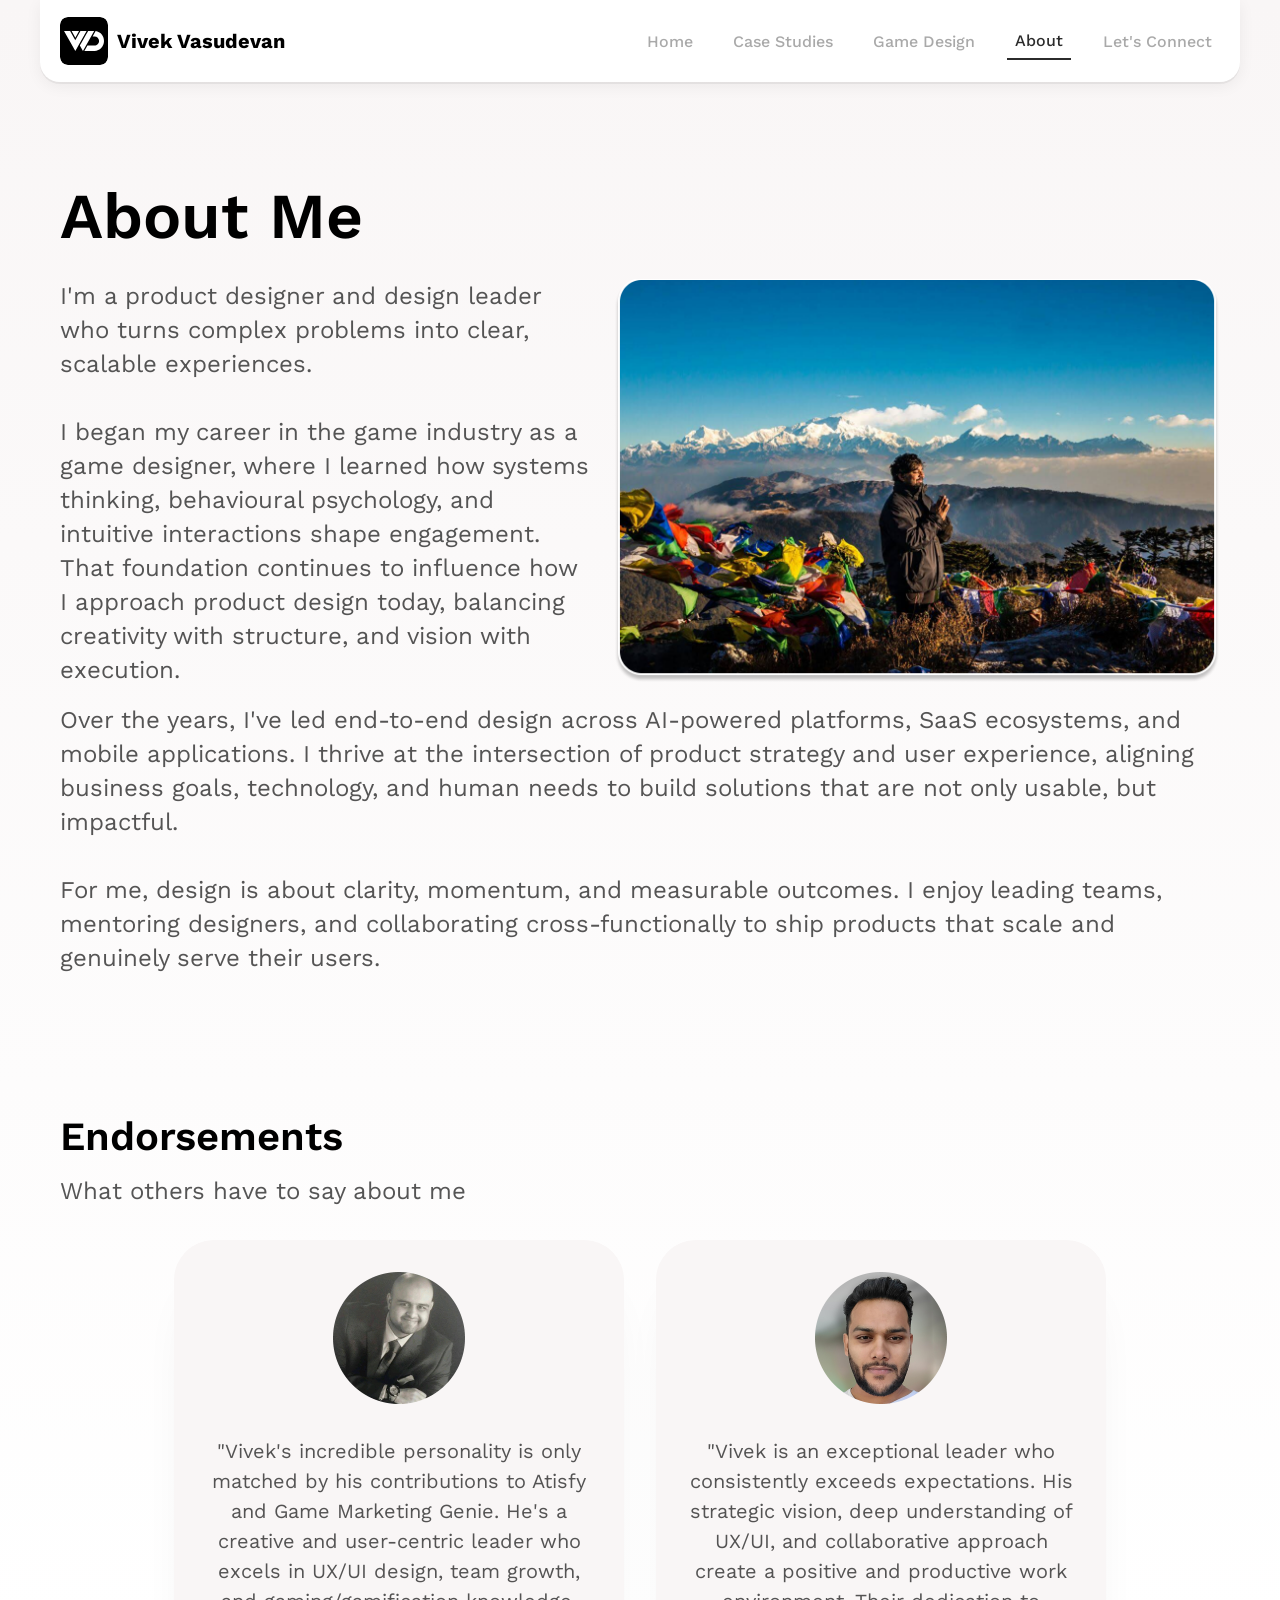
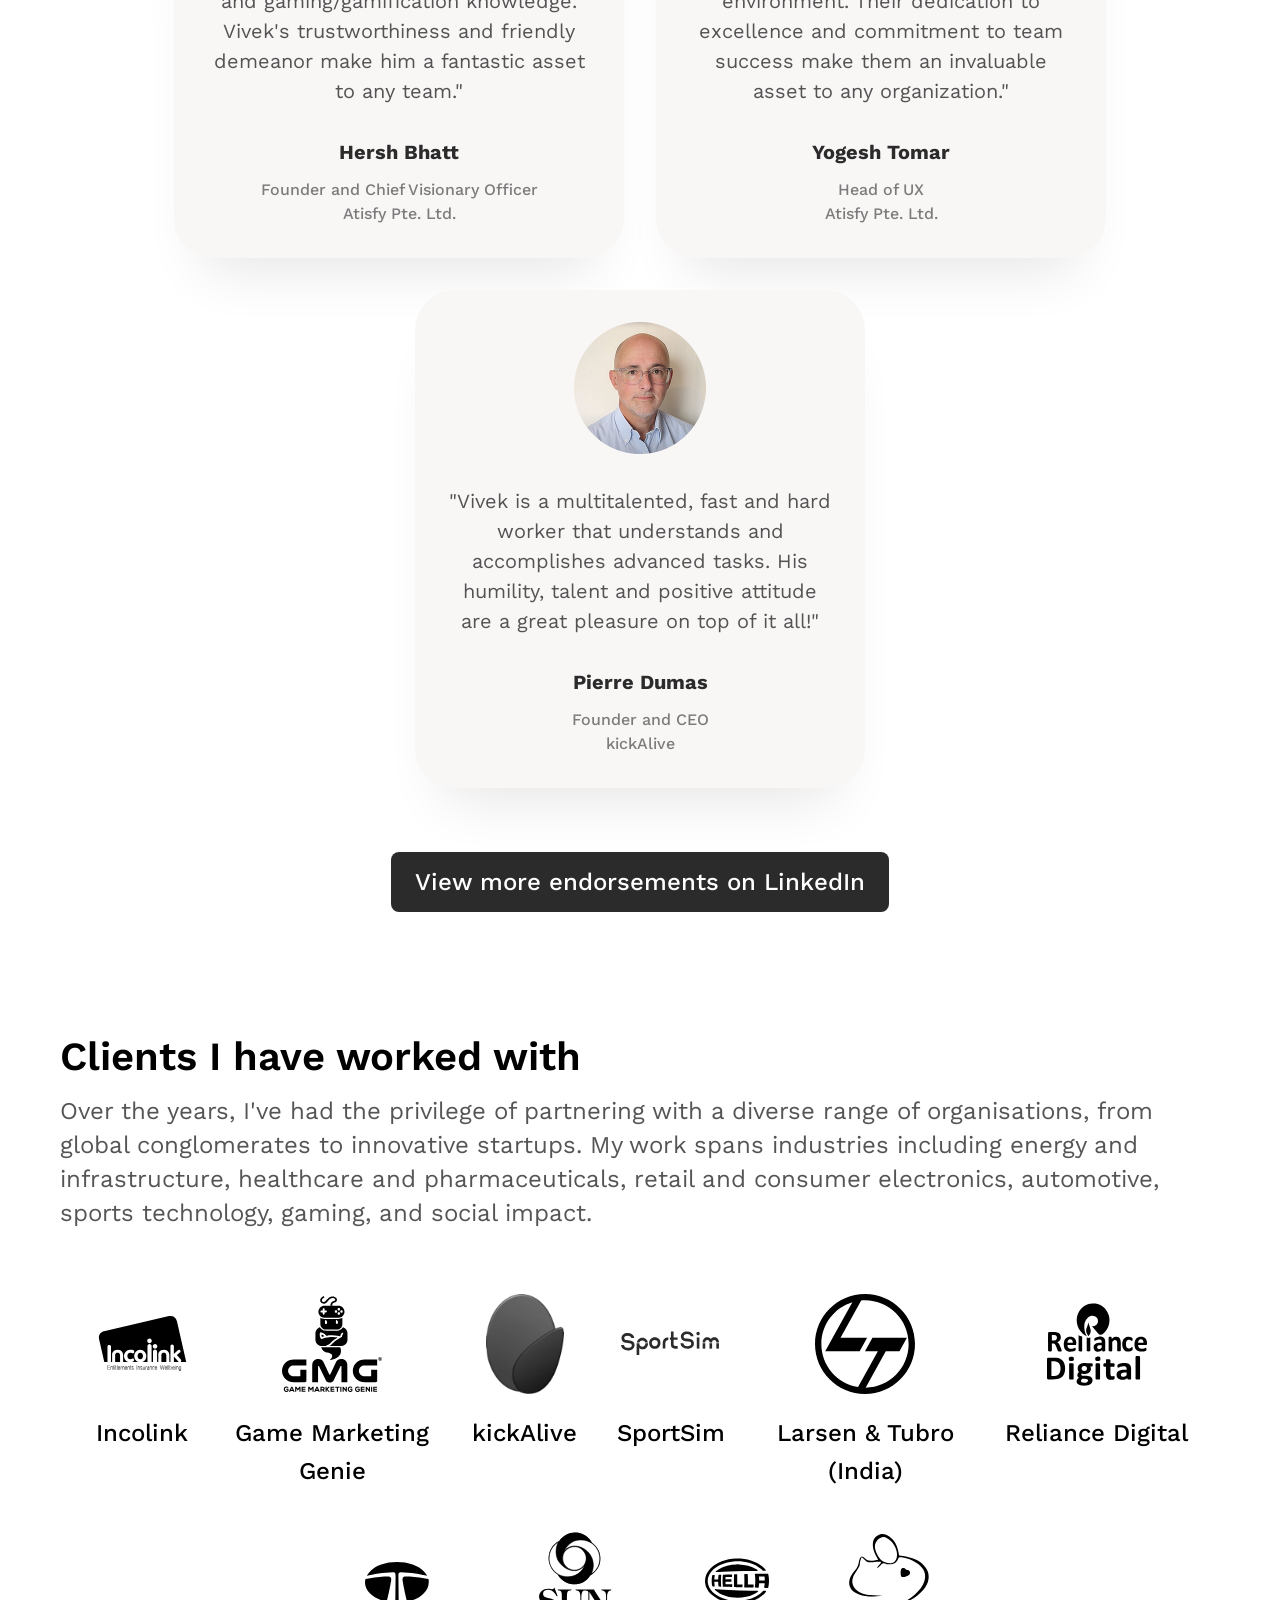
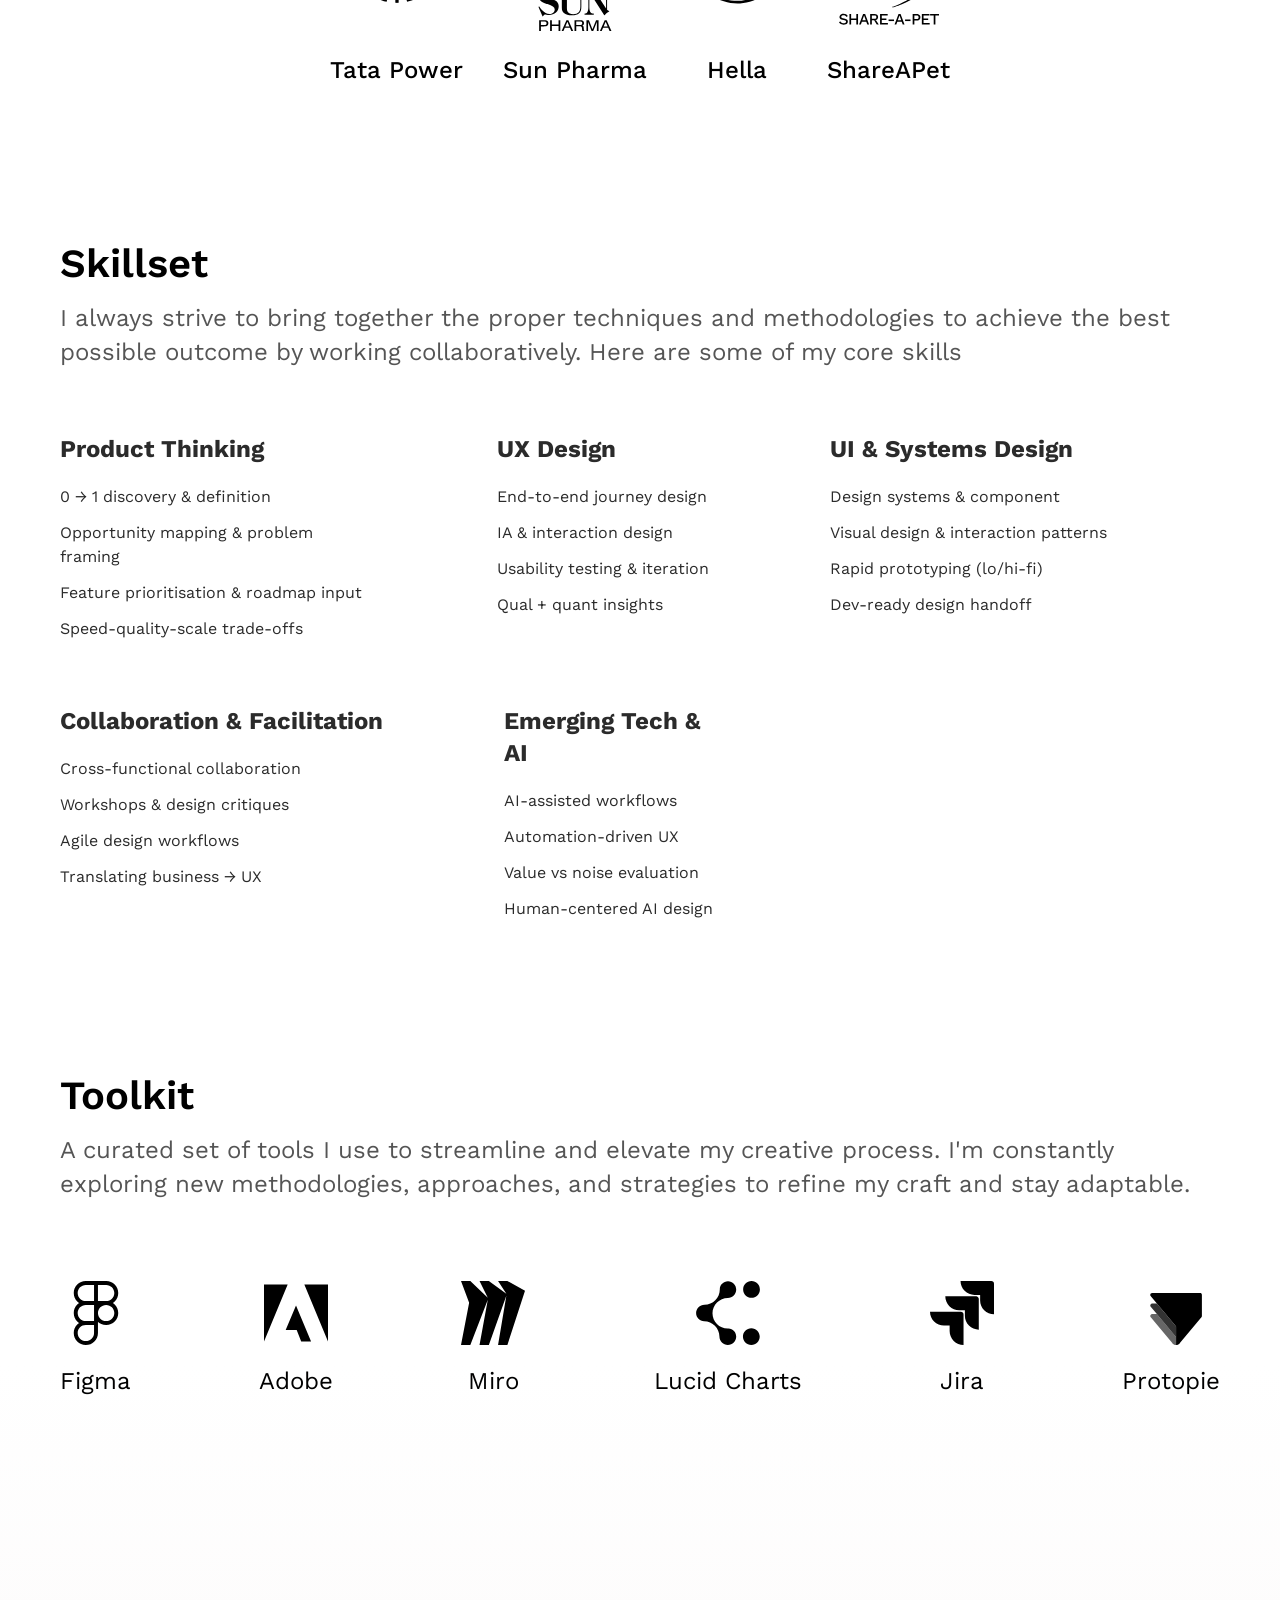
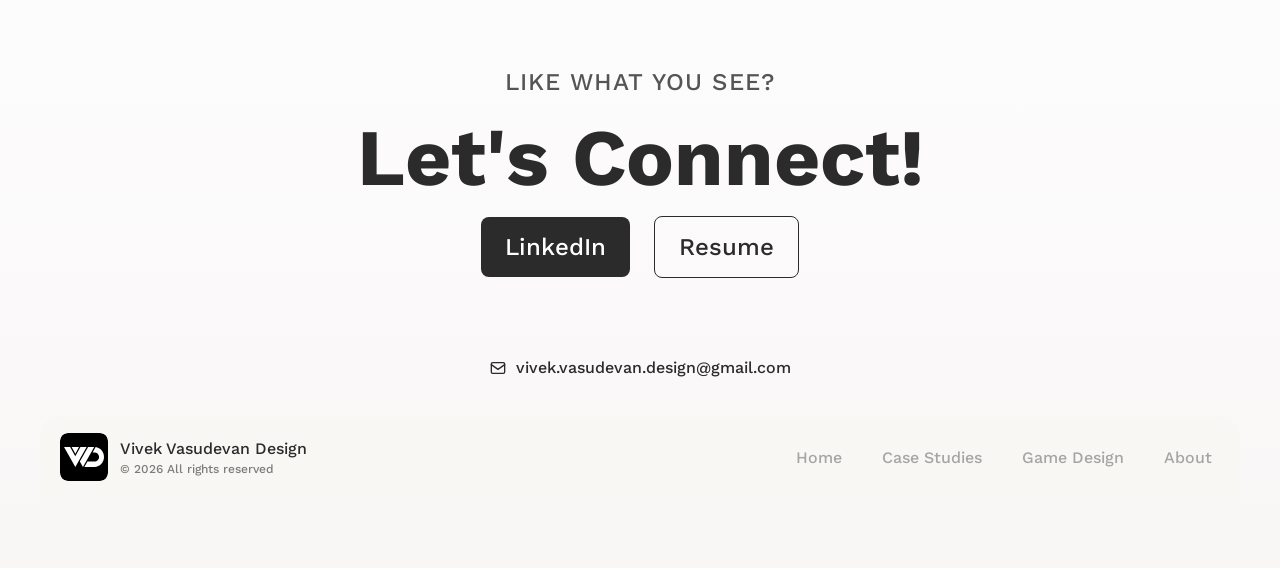
==== about.html @ d2191c96 "Combine product and game design portfolios Copies the published product site and game design site (u" ====
<!DOCTYPE html>
<html lang="en" data-cs="about">
<head>
  <meta charset="UTF-8" />
  <link rel="icon" type="image/svg+xml" href="assets/images/Favicon.svg" />
  <meta name="viewport" content="width=device-width, initial-scale=1.0" />
  <title>About – Vivek Vasudevan Design</title>
  <link rel="stylesheet" href="assets/shared.css" />
  <style>
    /* ─── Variables ──────────────────────────────────────── */
    :root {
      --page-max: 1440px;
      --content-width: 1200px;
      --inner-width: 1160px;
    }

    /* ─── Reset ──────────────────────────────────────────── */
    html { scroll-behavior: smooth; }

    body {
      font-family: var(--font-ui);
      color: var(--color-text);
      background: linear-gradient(180deg, #f9f6f6 0%, #fff 30.3%, #fff 85%, #f9f6f6 100%);
      min-height: 100vh;
    }

    .page {
      max-width: var(--page-max);
      margin: 0 auto;
      display: flex;
      flex-direction: column;
      align-items: center;
      padding-bottom: 71px;
    }

    /* ─── NAVIGATION ─────────────────────────────────────── */
    .nav-wrap {
      position: sticky;
      top: 0;
      z-index: 100;
      width: 100%;
      padding: 0 20px;
    }
    nav {
      background: #fff;
      border-radius: 0 0 20px 20px;
      height: 82px;
      padding: 0 20px;
      display: flex;
      align-items: center;
      justify-content: space-between;
      max-width: var(--content-width);
      margin: 0 auto;
      box-shadow: 0 2px 0 rgba(0,0,0,0.05), 0 4px 16px rgba(0,0,0,0.06);
      transition: box-shadow 0.3s;
    }
    nav.scrolled { box-shadow: 0 2px 0 rgba(0,0,0,0.06), 0 8px 24px rgba(0,0,0,0.1); }

    .nav-brand {
      display: flex;
      align-items: center;
      gap: 9px;
      text-decoration: none;
    }
    .nav-logo {
      width: 48px; height: 48px;
      background: #000;
      border-radius: 8px;
      padding: 4px;
      position: relative;
      flex-shrink: 0;
    }
    .nav-logo img {
      position: absolute;
      top: 29.17%; right: 8.33%; bottom: 29.17%; left: 8.33%;
      width: auto; height: auto;
      max-width: 100%; max-height: 100%;
      object-fit: contain;
    }
    .nav-name { font-size: 20px; font-weight: 700; color: #000; white-space: nowrap; }

    .nav-links { display: flex; gap: 24px; align-items: center; list-style: none; }
    .nav-links a, .nav-links button {
      font-family: var(--font-ui);
      font-size: 16px; font-weight: 500;
      color: var(--color-text);
      text-decoration: none;
      background: none; border: none; cursor: pointer;
      padding: 8px; opacity: 0.4;
      transition: opacity 0.2s;
      display: block;
    }
    .nav-links li.active a { opacity: 1; border-bottom: 2px solid var(--color-text); }
    .nav-links a:hover, .nav-links button:hover { opacity: 0.8; }

    /* ─── SECTION HEADERS ────────────────────────────────── */
    .section-header { display: flex; flex-direction: column; gap: 12px; width: var(--inner-width); }
    .section-title {
      font-size: 40px; font-weight: 600;
      line-height: 50px; color: #000;
    }
    .section-subtitle {
      font-size: 24px; font-weight: 400;
      line-height: 34px; color: var(--color-text);
      opacity: 0.8;
    }

    /* ─── ABOUT INTRO ────────────────────────────────────── */
    .about-intro {
      display: flex;
      flex-direction: column;
      gap: 25px;
      align-items: flex-start;
      padding-top: 96px;
      width: var(--inner-width);
    }
    .about-page-title {
      font-size: 64px; font-weight: 600;
      line-height: 76px; color: #000;
    }
    .about-content-wrap { display: flex; flex-direction: column; gap: 16px; width: 100%; }
    .about-row-1 {
      display: flex;
      flex-wrap: wrap;
      gap: 16px 24px;
      align-items: flex-start;
    }
    .about-text {
      flex: 1 0 0;
      font-size: 24px; font-weight: 400;
      line-height: 34px; color: var(--color-text);
      opacity: 0.8;
      min-width: 300px;
    }
    .about-photo-wrap {
      width: 606px; height: 403px;
      border: none;
      border-radius: 0;
      box-shadow: none;
      overflow: hidden;
      flex-shrink: 0;
    }
    .about-photo-wrap img {
      width: 100%; height: 100%;
      object-fit: cover;
    }
    .about-row-2 .about-text { opacity: 0.8; }

    /* ─── ENDORSEMENTS ───────────────────────────────────── */
    .endorsements-section {
      display: flex;
      flex-direction: column;
      gap: 64px;
      align-items: center;
      padding-top: 137px;
    }
    .endorsements-inner { display: flex; flex-direction: column; gap: 32px; align-items: center; }
    .endorsements-grid {
      display: flex;
      flex-wrap: wrap;
      gap: 32px;
      justify-content: center;
    }
    .endorsement-card {
      background: #f9f6f6;
      border-radius: 40px;
      padding: 32px;
      width: 450px;
      display: flex;
      flex-direction: column;
      align-items: center;
      gap: 32px;
      box-shadow: 0 39px 58.5px -30px rgba(0,0,0,0.11);
      overflow: hidden;
    }
    .endorsement-avatar {
      width: 132px; height: 132px;
      border-radius: 0;
      object-fit: cover;
      flex-shrink: 0;
    }
    .endorsement-quote {
      font-size: 20px; font-weight: 400;
      line-height: 30px; color: var(--color-text);
      opacity: 0.8;
      text-align: center;
    }
    .endorsement-author { display: flex; flex-direction: column; gap: 12px; width: 100%; text-align: center; }
    .endorsement-name { font-size: 20px; font-weight: 700; line-height: 28px; color: var(--color-text); }
    .endorsement-role {
      font-size: 16px; font-weight: 500;
      line-height: 24px; color: var(--color-text);
      opacity: 0.6;
    }

    /* ─── CLIENTS ────────────────────────────────────────── */
    .clients-section { display: flex; flex-direction: column; gap: 64px; width: 100%; }
    .clients-grid {
      display: flex;
      flex-wrap: wrap;
      gap: 40px;
      justify-content: center;
    }
    .client-item { display: flex; flex-direction: column; gap: 20px; align-items: center; }
    .client-logo {
      width: 100px; height: 100px;
      display: flex; align-items: center; justify-content: center;
      flex-shrink: 0;
    }
    .client-logo img { max-width: 100%; max-height: 100%; object-fit: contain; }
    .client-logo.black-bg { background: #000; border-radius: 4px; padding: 10px; }
    .client-name {
      font-size: 24px; font-weight: 500;
      line-height: 1.6; color: #000;
      text-align: center;
      max-width: 200px;
    }

    /* ─── SKILLSET ───────────────────────────────────────── */
    .skills-section { display: flex; flex-direction: column; gap: 64px; width: 100%; }
    .skills-grid {
      display: flex;
      flex-wrap: wrap;
      gap: 64px 120px;
      width: var(--inner-width);
    }
    .skill-group { display: flex; flex-direction: column; gap: 20px; }
    .skill-title { font-size: 24px; font-weight: 700; line-height: 32px; color: var(--color-text); }
    .skill-items { display: flex; flex-direction: column; gap: 12px; }
    .skill-item { font-size: 16px; font-weight: 400; line-height: 24px; color: var(--color-text); }

    /* ─── TOOLKIT ────────────────────────────────────────── */
    .toolkit-section { display: flex; flex-direction: column; gap: 80px; width: 100%; }
    .toolkit-row {
      display: flex;
      justify-content: space-between;
      align-items: flex-start;
      width: 100%;
    }
    .tool-item { display: flex; flex-direction: column; gap: 19px; align-items: center; }
    .tool-icon { width: 64px; height: 64px; object-fit: contain; }
    .tool-name { font-size: 24px; font-weight: 400; line-height: 34px; color: #000; white-space: nowrap; }

    /* ─── OUTER SECTIONS WRAPPER ─────────────────────────── */
    .sections-wrapper {
      display: flex;
      flex-direction: column;
      gap: 150px;
      align-items: center;
      padding-top: 120px;
      padding-left: 20px;
      padding-right: 20px;
      width: var(--content-width);
    }

    /* ─── FOOTER ─────────────────────────────────────────── */
    .footer {
      display: flex;
      flex-direction: column;
      align-items: center;
      gap: 64px;
      width: var(--content-width);
      padding-top: 120px;
    }

    .footer-email-link img { width: 16px; height: 16px; }

    .footer-logo {
      width: 48px; height: 48px;
      background: #000; border-radius: 8px;
      position: relative; flex-shrink: 0;
    }
    .footer-logo img {
      position: absolute;
      top: 29.17%; right: 8.33%; bottom: 29.17%; left: 8.33%;
      width: auto; height: auto; max-width: 100%; max-height: 100%;
      object-fit: contain;
    }

    /* ─── LINKEDIN BUTTON ────────────────────────────────── */
    .linkedin-btn {
      background: var(--color-text); color: #fff;
      padding: 16px 24px; border-radius: 8px;
      font-size: 24px; font-weight: 500;
      text-decoration: none;
      transition: background 0.2s, transform 0.2s;
      display: inline-block;
    }
    .linkedin-btn:hover { background: #444; transform: translateY(-2px); }

    /* ─── SCROLL TO TOP ──────────────────────────────────── */

    .scroll-top:hover { transform: translateY(-4px); }

    /* ─── REVEAL ANIMATIONS ──────────────────────────────── */

    .about-intro { opacity: 0; transform: translateY(24px); animation: fadeUp 0.8s ease forwards 0.1s; }
    @keyframes fadeUp { to { opacity: 1; transform: translateY(0); } }

    /* ─── HAMBURGER BUTTON ──────────────────────────────────── */
    .nav-hamburger {
      display: none;
      flex-direction: column;
      gap: 4px;
      background: none;
      border: none;
      cursor: pointer;
      padding: 8px;
      flex-shrink: 0;
      width: 48px;
      height: 48px;
      align-items: center;
      justify-content: center;
    }
    .nav-hamburger span {
      display: block;
      width: 32px;
      height: 4px;
      background: var(--color-text);
      border-radius: 22px;
      transition: transform 0.3s ease, opacity 0.3s ease;
    }
    .nav-hamburger.open span:nth-child(1) { transform: translateY(8px) rotate(45deg); }
    .nav-hamburger.open span:nth-child(2) { opacity: 0; transform: scaleX(0); }
    .nav-hamburger.open span:nth-child(3) { transform: translateY(-8px) rotate(-45deg); }

    /* ─── HAMBURGER MENU OVERLAY ────────────────────────────── */
    .mobile-menu {
      display: none;
      flex-direction: column;
      gap: 12px;
      background: #fff;
      border-top: 1px solid rgba(0,0,0,0.08);
      padding: 8px 0 16px;
      position: absolute;
      top: 82px;
      left: 0;
      right: 0;
      z-index: 99;
      box-shadow: 0 8px 24px rgba(0,0,0,0.08);
    }
    .mobile-menu.open { display: flex; }
    @media (min-width: 769px) { .mobile-menu { display: none !important; } }
    .mobile-menu a, .mobile-menu button {
      font-family: var(--font-ui);
      font-size: 16px;
      font-weight: 500;
      color: var(--color-text);
      text-decoration: none;
      background: none;
      border: none;
      cursor: pointer;
      padding: 10px 20px;
      text-align: left;
      width: 100%;
      display: block;
      transition: opacity 0.2s;
    }
    .mobile-menu a:hover, .mobile-menu button:hover { opacity: 0.6; }

    /* ─── TABLET ≤ 768px ────────────────────────────────────── */
    @media (max-width: 768px) {
      /* Nav */
      .nav-wrap { padding: 0; }
      nav { padding: 0 20px; max-width: 100%; }
      .nav-links { display: none; }
      .nav-hamburger { display: flex; }

      /* About intro: full-width, 40px side padding, photo stacks below text */
      .about-intro { width: 100%; padding: 48px 40px 0; }
      .about-photo-wrap { width: 100%; height: auto; aspect-ratio: 606/403; }
      .about-text { min-width: 0; }

      /* Endorsements: constrain width and add padding */
      .endorsements-section { width: 100%; padding-left: 40px; padding-right: 40px; box-sizing: border-box; }
      .section-header { width: 100%; }

      /* Sections wrapper: full width */
      .sections-wrapper { width: 100%; padding-left: 40px; padding-right: 40px; gap: 80px; padding-top: 80px; }
      .skills-grid { width: 100%; }
      .toolkit-row { flex-wrap: wrap; gap: 40px; justify-content: center; }

      /* Footer */
      .footer { width: 100%; }

      .scroll-top { right: 14px; width: 72px; height: 72px; }
      .scroll-top img { width: 72px; height: 72px; }
    }

    /* ─── MOBILE ≤ 480px ────────────────────────────────────── */
    @media (max-width: 480px) {
      /* Nav */
      .nav-name { display: none; }

      /* About intro */
      .about-intro { padding: 40px 16px 0; }
      .about-page-title { font-size: 48px; line-height: 1.2; }
      .about-content-wrap { gap: 24px; }
      .about-text { font-size: 20px; line-height: 1.6; }

      /* Endorsements */
      .endorsements-section { padding-left: 16px; padding-right: 16px; padding-top: 80px; }
      .endorsements-inner { width: 100%; }
      .endorsement-card { width: 100%; border-radius: 24px; }
      .endorsement-quote { font-size: 16px; line-height: 1.6; }
      .endorsement-avatar { width: 100px; height: 100px; }
      .endorsement-name { font-size: 18px; }
      .endorsement-role { font-size: 14px; }

      /* Clients */
      .clients-grid { gap: 20px; }
      .client-logo { width: 72px; height: 72px; }
      .client-name { font-size: 18px; max-width: 120px; }

      /* Skills: single column, override inline widths */
      .skills-grid { flex-direction: column; gap: 32px; }
      .skills-grid .skill-group { width: 100% !important; }
      .skill-title { font-size: 20px; }

      /* Toolkit */
      .toolkit-row { gap: 24px; }
      .tool-name { font-size: 18px; }

      /* Sections */
      .sections-wrapper { padding-left: 16px; padding-right: 16px; gap: 60px; padding-top: 60px; }
      .section-title { font-size: 32px; line-height: 1.3; }
      .section-subtitle { font-size: 18px; line-height: 1.5; }

      /* Footer */
      .footer { padding-top: 60px; }

      .scroll-top { right: 8px; width: 60px; height: 60px; }
      .scroll-top img { width: 60px; height: 60px; }
    }
  </style>
<style>
    /* Keep the five nav items on one line between the hamburger and desktop layouts */
    .nav-links li { white-space: nowrap; }
    @media (max-width: 1024px) { .nav-wrap { padding: 0 40px; } }
    @media (max-width: 900px) { .nav-name { display: none; } .nav-links { gap: 16px; } }
    @media (max-width: 768px) { .nav-wrap { padding: 0; } }
  </style>
</head>
<body>
<div class="page">

  <!-- ═══ NAVIGATION ══════════════════════════════════════ -->
  <div class="nav-wrap" style="width:100%;">
    <nav id="main-nav">
      <a href="index.html" class="nav-brand">
        <img src="assets/images/VivekVasudevanDesign_Logo.svg" alt="VD logo" width="48" height="48" style="border-radius:8px;flex-shrink:0;" />
        <span class="nav-name">Vivek Vasudevan</span>
      </a>
      <ul class="nav-links">
        <li><a href="index.html">Home</a></li>
        <li><a href="index.html#case-studies">Case Studies</a></li>
        <li id="nav-game"><a href="game-design/index.html">Game Design</a></li>
        <li class="active"><a href="about.html">About</a></li>
        <li><button onclick="document.getElementById('footer').scrollIntoView({behavior:'smooth'})">Let's Connect</button></li>
      </ul>
      <button class="nav-hamburger" id="hamburgerBtn" aria-label="Open menu" aria-expanded="false">
        <span></span><span></span><span></span>
      </button>
    </nav>
    <div class="mobile-menu" id="mobileMenu" role="menu">
      <a href="index.html">Home</a>
      <a href="index.html#case-studies">Case Studies</a>
      <a href="game-design/index.html">Game Design</a>
      <a href="about.html" onclick="closeMobileMenu()">About</a>
      <button onclick="closeMobileMenu(); document.getElementById('footer').scrollIntoView({behavior:'smooth'})">Let's Connect</button>
    </div>
  </div>

  <!-- ═══ ABOUT INTRO ══════════════════════════════════════ -->
  <div class="about-intro">
    <h1 class="about-page-title">About Me</h1>
    <div class="about-content-wrap">
      <div class="about-row-1">
        <div class="about-text">
          <p>I'm a product designer and design leader who turns complex problems into clear, scalable experiences.</p>
          <p>&nbsp;</p>
          <p>I began my career in the game industry as a game designer, where I learned how systems thinking, behavioural psychology, and intuitive interactions shape engagement. That foundation continues to influence how I approach product design today, balancing creativity with structure, and vision with execution.</p>
        </div>
        <div class="about-photo-wrap">
          <img src="assets/images/AboutMe.png" alt="Vivek Vasudevan" />
        </div>
      </div>
      <div class="about-row-2">
        <div class="about-text" style="width:100%;opacity:0.8;">
          <p>Over the years, I've led end-to-end design across AI-powered platforms, SaaS ecosystems, and mobile applications. I thrive at the intersection of product strategy and user experience, aligning business goals, technology, and human needs to build solutions that are not only usable, but impactful.</p>
          <p>&nbsp;</p>
          <p>For me, design is about clarity, momentum, and measurable outcomes. I enjoy leading teams, mentoring designers, and collaborating cross-functionally to ship products that scale and genuinely serve their users.</p>
        </div>
      </div>
    </div>
  </div>

  <!-- ═══ ENDORSEMENTS ════════════════════════════════════ -->
  <section class="endorsements-section">
    <div class="endorsements-inner">
      <div class="section-header reveal">
        <h2 class="section-title">Endorsements</h2>
        <p class="section-subtitle">What others have to say about me</p>
      </div>
      <div class="endorsements-grid reveal">

        <div class="endorsement-card">
          <img class="endorsement-avatar" src="assets/images/Hersh_ProfilePic.png" alt="Hersh Bhatt" />
          <p class="endorsement-quote">"Vivek's incredible personality is only matched by his contributions to Atisfy and Game Marketing Genie. He's a creative and user-centric leader who excels in UX/UI design, team growth, and gaming/gamification knowledge. Vivek's trustworthiness and friendly demeanor make him a fantastic asset to any team."</p>
          <div class="endorsement-author">
            <p class="endorsement-name">Hersh Bhatt</p>
            <p class="endorsement-role">Founder and Chief Visionary Officer<br>Atisfy Pte. Ltd.</p>
          </div>
        </div>

        <div class="endorsement-card">
          <img class="endorsement-avatar" src="assets/images/Yogesh_ProfilePic.png" alt="Yogesh Tomar" />
          <p class="endorsement-quote">"Vivek is an exceptional leader who consistently exceeds expectations. His strategic vision, deep understanding of UX/UI, and collaborative approach create a positive and productive work environment. Their dedication to excellence and commitment to team success make them an invaluable asset to any organization."</p>
          <div class="endorsement-author">
            <p class="endorsement-name">Yogesh Tomar</p>
            <p class="endorsement-role">Head of UX<br>Atisfy Pte. Ltd.</p>
          </div>
        </div>

        <div class="endorsement-card">
          <img class="endorsement-avatar" src="assets/images/Pierre_ProfilePic.png" alt="Pierre Dumas" />
          <p class="endorsement-quote">"Vivek is a multitalented, fast and hard worker that understands and accomplishes advanced tasks. His humility, talent and positive attitude are a great pleasure on top of it all!"</p>
          <div class="endorsement-author">
            <p class="endorsement-name">Pierre Dumas</p>
            <p class="endorsement-role">Founder and CEO<br>kickAlive</p>
          </div>
        </div>

      </div>
    </div>
    <a class="linkedin-btn reveal" href="https://www.linkedin.com/in/vivek-vasudevan/details/recommendations/?detailScreenTabIndex=0" target="_blank" rel="noopener">
      View more endorsements on LinkedIn
    </a>
  </section>

  <!-- ═══ MAIN SECTIONS (Clients / Skillset / Toolkit / Footer) ═══ -->
  <div class="sections-wrapper">

    <!-- ─── CLIENTS ──────────────────────────────────────── -->
    <div class="clients-section reveal">
      <div class="section-header">
        <h2 class="section-title">Clients I have worked with</h2>
        <p class="section-subtitle">Over the years, I've had the privilege of partnering with a diverse range of organisations, from global conglomerates to innovative startups. My work spans industries including energy and infrastructure, healthcare and pharmaceuticals, retail and consumer electronics, automotive, sports technology, gaming, and social impact.</p>
      </div>
      <div class="clients-grid">

        <div class="client-item">
          <div class="client-logo" style="position:relative;">
            <img src="assets/images/Incolink_Logo.svg" alt="Incolink" style="max-width:100%;max-height:100%;object-fit:contain;" />
          </div>
          <span class="client-name">Incolink</span>
        </div>

        <div class="client-item">
          <div class="client-logo">
            <img src="assets/images/GMG_Logo.svg" alt="Game Marketing Genie" style="max-width:100%;max-height:100%;object-fit:contain;" />
          </div>
          <span class="client-name">Game Marketing Genie</span>
        </div>

        <div class="client-item">
          <div class="client-logo">
            <img src="assets/images/kickAlive_Logo.svg" alt="kickAlive" style="max-width:100%;max-height:100%;object-fit:contain;" />
          </div>
          <span class="client-name">kickAlive</span>
        </div>

        <div class="client-item">
          <div class="client-logo">
            <img src="assets/images/SportSim_Logo.svg" alt="SportSim" style="max-width:100%;max-height:100%;object-fit:contain;" />
          </div>
          <span class="client-name">SportSim</span>
        </div>

        <div class="client-item">
          <div class="client-logo">
            <img src="assets/images/LnT_Logo.svg" alt="Larsen &amp; Tubro" style="max-width:100%;max-height:100%;object-fit:contain;" />
          </div>
          <span class="client-name">Larsen &amp; Tubro (India)</span>
        </div>

        <div class="client-item">
          <div class="client-logo">
            <img src="assets/images/RelaiceDigital_Logo.svg" alt="Reliance Digital" style="max-width:100%;max-height:100%;object-fit:contain;" />
          </div>
          <span class="client-name">Reliance Digital</span>
        </div>

        <div class="client-item">
          <div class="client-logo">
            <img src="assets/images/TataPower_Logo.svg" alt="Tata Power" style="max-width:100%;max-height:100%;object-fit:contain;" />
          </div>
          <span class="client-name">Tata Power</span>
        </div>

        <div class="client-item">
          <div class="client-logo">
            <img src="assets/images/SunPharma_Logo.svg" alt="Sun Pharma" style="max-width:100%;max-height:100%;object-fit:contain;" />
          </div>
          <span class="client-name">Sun Pharma</span>
        </div>

        <div class="client-item">
          <div class="client-logo">
            <img src="assets/images/Hella_Logo.svg" alt="Hella" style="max-width:100%;max-height:100%;object-fit:contain;" />
          </div>
          <span class="client-name">Hella</span>
        </div>

        <div class="client-item">
          <div class="client-logo">
            <img src="assets/images/ShareAPet_Logo.svg" alt="ShareAPet" style="max-width:100%;max-height:100%;object-fit:contain;" />
          </div>
          <span class="client-name">ShareAPet</span>
        </div>

      </div>
    </div>

    <!-- ─── SKILLSET ──────────────────────────────────────── -->
    <div class="skills-section reveal">
      <div style="display:flex;flex-direction:column;align-items:center;width:100%;">
        <div class="section-header">
          <h2 class="section-title">Skillset</h2>
          <p class="section-subtitle">I always strive to bring together the proper techniques and methodologies to achieve the best possible outcome by working collaboratively. Here are some of my core skills</p>
        </div>
      </div>
      <div class="skills-grid">

        <div class="skill-group" style="width:317px;">
          <p class="skill-title">Product Thinking</p>
          <div class="skill-items">
            <p class="skill-item">0 → 1 discovery &amp; definition</p>
            <p class="skill-item">Opportunity mapping &amp; problem framing</p>
            <p class="skill-item">Feature prioritisation &amp; roadmap input</p>
            <p class="skill-item">Speed-quality-scale trade-offs</p>
          </div>
        </div>

        <div class="skill-group" style="width:213px;">
          <p class="skill-title">UX Design</p>
          <div class="skill-items">
            <p class="skill-item">End-to-end journey design</p>
            <p class="skill-item">IA &amp; interaction design</p>
            <p class="skill-item">Usability testing &amp; iteration</p>
            <p class="skill-item">Qual + quant insights</p>
          </div>
        </div>

        <div class="skill-group" style="width:279px;">
          <p class="skill-title">UI &amp; Systems Design</p>
          <div class="skill-items">
            <p class="skill-item">Design systems &amp; component</p>
            <p class="skill-item">Visual design &amp; interaction patterns</p>
            <p class="skill-item">Rapid prototyping (lo/hi-fi)</p>
            <p class="skill-item">Dev-ready design handoff</p>
          </div>
        </div>

        <div class="skill-group" style="width:324px;">
          <p class="skill-title">Collaboration &amp; Facilitation</p>
          <div class="skill-items">
            <p class="skill-item">Cross-functional collaboration</p>
            <p class="skill-item">Workshops &amp; design critiques</p>
            <p class="skill-item">Agile design workflows</p>
            <p class="skill-item">Translating business → UX</p>
          </div>
        </div>

        <div class="skill-group" style="width:226px;">
          <p class="skill-title">Emerging Tech &amp; AI</p>
          <div class="skill-items">
            <p class="skill-item">AI-assisted workflows</p>
            <p class="skill-item">Automation-driven UX</p>
            <p class="skill-item">Value vs noise evaluation</p>
            <p class="skill-item">Human-centered AI design</p>
          </div>
        </div>

      </div>
    </div>

    <!-- ─── TOOLKIT ───────────────────────────────────────── -->
    <div class="toolkit-section reveal">
      <div style="display:flex;flex-direction:column;align-items:center;width:100%;">
        <div class="section-header">
          <h2 class="section-title">Toolkit</h2>
          <p class="section-subtitle">A curated set of tools I use to streamline and elevate my creative process. I'm constantly exploring new methodologies, approaches, and strategies to refine my craft and stay adaptable.</p>
        </div>
      </div>
      <div class="toolkit-row">
        <div class="tool-item">
          <img class="tool-icon" src="assets/images/Logo_Figma.svg" alt="Figma" />
          <span class="tool-name">Figma</span>
        </div>
        <div class="tool-item">
          <img class="tool-icon" src="assets/images/Logo_Adobe.svg" alt="Adobe" style="width:72px;" />
          <span class="tool-name">Adobe</span>
        </div>
        <div class="tool-item">
          <img class="tool-icon" src="assets/images/Miro_Logo.svg" alt="Miro" />
          <span class="tool-name">Miro</span>
        </div>
        <div class="tool-item">
          <img class="tool-icon" src="assets/images/Logo_LucidChart.svg" alt="Lucid Charts" />
          <span class="tool-name">Lucid Charts</span>
        </div>
        <div class="tool-item">
          <img class="tool-icon" src="assets/images/Logo_Jira.svg" alt="Jira" />
          <span class="tool-name">Jira</span>
        </div>
        <div class="tool-item">
          <img class="tool-icon" src="assets/images/Logo_Protopie.svg" alt="Protopie" style="width:63px;" />
          <span class="tool-name">Protopie</span>
        </div>
      </div>
    </div>

    <!-- ─── FOOTER ────────────────────────────────────────── -->
    <footer class="footer" id="footer">
      <div class="footer-cta reveal">
        <p class="footer-eyebrow">Like what you see?</p>
        <div class="footer-headline-wrap">
          <h2 class="footer-headline">Let's Connect!</h2>
          <div class="footer-btns">
            <a class="btn-filled" href="https://www.linkedin.com/in/vivek-vasudevan/" target="_blank" rel="noopener">LinkedIn</a>
            <a class="btn-outline" href="assets/VivekVasudevan_Resume.pdf" download="VivekVasudevan_Resume.pdf">Resume</a>
          </div>
        </div>
      </div>
      <div class="footer-bottom-area reveal">
        <a class="footer-email-link" href="mailto:vivek.vasudevan.design@gmail.com" target="_blank" rel="noopener">
          <svg width="16" height="16" viewBox="0 0 16 16" fill="none" xmlns="http://www.w3.org/2000/svg" aria-hidden="true"><rect x="1.33" y="2.67" width="13.33" height="10.67" rx="1.33" stroke="#2b2b2b" stroke-width="1.33" stroke-linejoin="round"/><path d="M1.33 4.67 L8 9.33 L14.67 4.67" stroke="#2b2b2b" stroke-width="1.33" stroke-linecap="round" stroke-linejoin="round"/></svg>
          vivek.vasudevan.design@gmail.com
        </a>
        <div class="footer-bottom-nav">
          <a href="index.html" class="footer-brand">
            <img src="assets/images/VivekVasudevanDesign_Logo.svg" alt="VD logo" width="48" height="48" style="border-radius:8px;flex-shrink:0;" />
            <div class="footer-brand-text">
              <span class="footer-brand-name">Vivek Vasudevan Design</span>
              <span class="footer-brand-copy">© 2026 All rights reserved</span>
            </div>
          </a>
          <ul class="footer-nav-links">
            <li><a href="index.html">Home</a></li>
            <li><a href="index.html#case-studies">Case Studies</a></li>
            <li><a href="game-design/index.html">Game Design</a></li>
            <li><a href="about.html">About</a></li>
          </ul>
        </div>
      </div>
    </footer>

  </div><!-- /sections-wrapper -->
</div><!-- /page -->

<!-- ═══ SCROLL TO TOP ═══════════════════════════════════ -->
<div class="scroll-top-tooltip" id="scrollTooltip">Back to top</div>
<button class="scroll-top" id="scrollTopBtn" onclick="window.scrollTo({top:0,behavior:'smooth'})" aria-label="Scroll to top">
  <img src="assets/images/Btn_ScrollTop.svg" alt="" />
</button>

<script>
  const nav = document.getElementById('main-nav');
  const scrollTopBtn = document.getElementById('scrollTopBtn');
  const scrollTooltip = document.getElementById('scrollTooltip');
  scrollTopBtn.addEventListener('mouseenter', () => {
    if (scrollTopBtn.classList.contains('visible')) scrollTooltip.classList.add('visible');
  });
  scrollTopBtn.addEventListener('mouseleave', () => scrollTooltip.classList.remove('visible'));

  window.addEventListener('scroll', () => {
    nav.classList.toggle('scrolled', window.scrollY > 20);
    scrollTopBtn.classList.toggle('visible', window.scrollY > 400);
  });

  /* Intersection observer for reveal */
  const observer = new IntersectionObserver((entries) => {
    entries.forEach(e => { if (e.isIntersecting) e.target.classList.add('visible'); });
  }, { threshold: 0.1, rootMargin: '0px 0px -60px 0px' });
  document.querySelectorAll('.reveal').forEach(el => observer.observe(el));

  /* Scroll-to-top position for wide viewports */
  function updatePos() {
    const vw = window.innerWidth;
    const right = vw > 1440 ? ((vw - 1440) / 2 + 20) + 'px' : '20px';
    scrollTopBtn.style.right = right;
    scrollTooltip.style.right = right;
  }
  updatePos();
  window.addEventListener('resize', updatePos);

  /* Hamburger menu */
  const hamburgerBtn = document.getElementById('hamburgerBtn');
  const mobileMenu = document.getElementById('mobileMenu');
  hamburgerBtn?.addEventListener('click', () => {
    const open = mobileMenu.classList.toggle('open');
    hamburgerBtn.classList.toggle('open', open);
    hamburgerBtn.setAttribute('aria-expanded', open);
  });
  function closeMobileMenu() {
    mobileMenu?.classList.remove('open');
    hamburgerBtn?.classList.remove('open');
    hamburgerBtn?.setAttribute('aria-expanded', 'false');
  }
  window.addEventListener('scroll', closeMobileMenu, { passive: true });
</script>
</body>
</html>
---- assets/shared.css ----
/*
 * ─────────────────────────────────────────────────────────
 *  SHARED DESIGN SYSTEM — Vivek Vasudevan Portfolio
 *  shared.css  |  v2.0
 *
 *  HOW IT WORKS
 *  ────────────
 *  1. Link this file BEFORE any page-specific <style> block.
 *  2. Add data-cs="[case-study]" to the <html> tag of each page.
 *     Valid values: atisfyreach | atisfyre | jinance | coinloop | mantro | cosmic-sentry
 *  3. Use the CSS custom properties (var(--...)) in page styles.
 *  4. Dark-mode toggle continues to use data-theme="dark" on <html>
 *     (separate attribute, no conflict).
 * ─────────────────────────────────────────────────────────
 */

/* ═══════════════════════════════════════════════════════
   1. FONTS — all Google Fonts in one network request
   ═══════════════════════════════════════════════════════ */

/* Work Sans (index, about, atisfyre, jinance, coinloop — UI chrome on every page) */
/* Poppins  (atisfyreach headings, mantro) */
/* Lato     (atisfyreach body copy) */
@import url('https://fonts.googleapis.com/css2?family=Work+Sans:ital,wght@0,400;0,500;0,600;0,700;0,800;1,400&family=Poppins:ital,wght@0,400;0,500;0,600;0,700;0,800;1,700&family=Lato:ital,wght@0,400;0,700;1,700&display=swap');

/* ─── Moonglade DEMO (Cosmic Sentry) ─────────────────── */
/* Place the font file at: assets/fonts/MoongladeDemo.woff2  */
/* (download from wherever you sourced Moonglade DEMO)       */
@font-face {
  font-family: 'Moonglade DEMO';
  src: url('fonts/MoongladeDemo.woff2') format('woff2'),
       url('fonts/MoongladeDemo.woff')  format('woff');
  font-weight: 400;
  font-style: normal;
  font-display: swap;
}

/* ═══════════════════════════════════════════════════════
   2. BASE DESIGN TOKENS  (:root = default / Work Sans pages)
   ═══════════════════════════════════════════════════════ */
:root {
  /* ── Typography ──────────────────────────────────────── */
  --font-heading : 'Work Sans', sans-serif;
  --font-body    : 'Work Sans', sans-serif;
  --font-ui      : 'Work Sans', sans-serif; /* nav, labels, captions — always Work Sans */

  /* ── Colour ──────────────────────────────────────────── */
  --color-text        : #2b2b2b;
  --color-text-light  : #555;
  --color-text-muted  : #888;
  --color-bg          : #fff;
  --color-bg-alt      : #f9f6f6; /* page gradient start/end */
  --color-surface     : #fff;    /* card / panel background */
  --color-accent      : #175cfe; /* primary CTA blue */
  --color-accent-hover: #0f4bdb;
  --color-border      : #e5e5e5;

  /* ── Spacing ─────────────────────────────────────────── */
  --page-max      : 1440px;
  --content-width : 1200px;
  --inner-width   : 1160px;
  --section-gap   : 120px;  /* vertical space between sections */

  /* ── Radii ───────────────────────────────────────────── */
  --radius-card : 20px;
  --radius-btn  : 8px;
  --radius-pill : 100px;
  --radius-chip : 6px;

  /* ── Shadows ─────────────────────────────────────────── */
  --shadow-card : 0 4px 32px rgba(0,0,0,0.07);
  --shadow-btn  : 0 2px 12px rgba(23,92,254,0.18);

  /* ── Transitions ─────────────────────────────────────── */
  --transition-fast   : 0.15s ease;
  --transition-normal : 0.25s ease;
  --transition-slow   : 0.4s ease;
}

/* ═══════════════════════════════════════════════════════
   3. PER-CASE-STUDY TYPOGRAPHY OVERRIDES
      These only change font tokens; all other tokens
      inherit from :root above.
   ═══════════════════════════════════════════════════════ */

/* ── AtisfyReach: Poppins headings + Lato body ───────── */
[data-cs="atisfyreach"] {
  --font-heading    : 'Poppins', sans-serif;
  --font-body       : 'Lato', sans-serif;
  --color-accent    : #175cfe;
  --color-accent-dk : #2f4476;  /* darker variant used in dark-mode bg */
}

/* ── Atisfyre: Work Sans + Atisfyre brand red/yellow ─── */
[data-cs="atisfyre"] {
  --font-heading    : 'Work Sans', sans-serif;
  --font-body       : 'Work Sans', sans-serif;
  --color-accent    : #F7161D;  /* Atisfyre red */
  --color-accent-alt: #FFE600;  /* Atisfyre yellow */
}

/* ── Jinance: Work Sans + Jinance gold ───────────────── */
[data-cs="jinance"] {
  --font-heading    : 'Work Sans', sans-serif;
  --font-body       : 'Work Sans', sans-serif;
  --color-accent    : #EDB702;  /* Jinance gold */
  --color-surface-dk: #171E28;  /* Jinance dark nav/bg */
}

/* ── Coinloop: Work Sans + Coinloop blue ─────────────── */
[data-cs="coinloop"] {
  --font-heading    : 'Work Sans', sans-serif;
  --font-body       : 'Work Sans', sans-serif;
  --color-accent    : #0264B6;  /* Coinloop blue */
  --color-accent-50 : rgba(2, 100, 182, 0.5);
  --color-muted-bg  : #B3B3B3;  /* Coinloop gray bg */
}

/* ── Mantro: Poppins + Mantro red ────────────────────── */
[data-cs="mantro"] {
  --font-heading    : 'Poppins', sans-serif;
  --font-body       : 'Poppins', sans-serif;
  --color-accent    : #FF3D3D;  /* Mantro red */
  --color-accent-alt: #E9BC48;  /* Mantro gold */
}

/* ── Cosmic Sentry: Moonglade DEMO headings ──────────── */
[data-cs="cosmic-sentry"] {
  --font-heading : 'Moonglade DEMO', sans-serif;
  --font-body    : 'Work Sans', sans-serif; /* body stays readable */
}

/* ═══════════════════════════════════════════════════════
   4. MINIMAL BASE RESET
      Safe to apply globally — matches existing page resets
      so adding this file won't change anything visually.
   ═══════════════════════════════════════════════════════ */
*, *::before, *::after {
  box-sizing: border-box;
  margin: 0;
  padding: 0;
}

html {
  scroll-behavior: smooth;
}

/* ═══════════════════════════════════════════════════════
   5. REVEAL ANIMATION
      Scroll-triggered entrance. JS adds .visible when
      element enters the viewport.
   ═══════════════════════════════════════════════════════ */
.reveal {
  opacity: 0;
  transform: translateY(24px);
  transition: opacity 0.6s ease, transform 0.6s ease;
}
.reveal.visible {
  opacity: 1;
  transform: none;
}

/* ═══════════════════════════════════════════════════════
   6. NAVIGATION
      Shared across all pages. Pages with unique nav class
      names (e.g. .cl-nav-wrap, .mt-nav) keep their own
      styles for now.
   ═══════════════════════════════════════════════════════ */
.nav-wrap {
  position: sticky;
  top: 0;
  z-index: 100;
  width: 100%;
  padding: 0 20px;
}

nav {
  background: #ffffff;
  border-radius: 0 0 20px 20px;
  height: 82px;
  padding: 0 20px;
  display: flex;
  align-items: center;
  justify-content: space-between;
  max-width: var(--content-width);
  margin: 0 auto;
  box-shadow: 0 2px 0 rgba(0,0,0,0.05), 0 4px 16px rgba(0,0,0,0.06);
  transition: box-shadow 0.3s ease;
}
nav.scrolled {
  box-shadow: 0 2px 0 rgba(0,0,0,0.06), 0 8px 24px rgba(0,0,0,0.1);
}

.nav-brand {
  display: flex;
  align-items: center;
  gap: 9px;
  text-decoration: none;
}
.nav-logo {
  width: 48px;
  height: 48px;
  background: #000;
  border-radius: 8px;
  padding: 4px;
  position: relative;
  flex-shrink: 0;
}
.nav-logo img {
  position: absolute;
  top: 29.17%;
  right: 8.33%;
  bottom: 29.17%;
  left: 8.33%;
  width: auto;
  height: auto;
  max-width: 100%;
  max-height: 100%;
  object-fit: contain;
}
.nav-name {
  font-size: 20px;
  font-weight: 700;
  color: #000;
  white-space: nowrap;
}

.nav-links {
  display: flex;
  gap: 24px;
  align-items: center;
  list-style: none;
}
.nav-links a, .nav-links button {
  font-family: var(--font-ui);
  font-size: 16px;
  font-weight: 500;
  color: #2b2b2b;
  text-decoration: none;
  background: none;
  border: none;
  cursor: pointer;
  padding: 8px;
  opacity: 0.4;
  transition: opacity 0.2s;
  display: block;
}
.nav-links li.active a,
.nav-links li.active button {
  opacity: 1;
  border-bottom: 2px solid #2b2b2b;
}
.nav-links a:hover, .nav-links button:hover { opacity: 0.8; }

/* ─── Hamburger button ───────────────────────────────── */
.nav-hamburger {
  display: none;
  flex-direction: column;
  gap: 4px;
  background: none;
  border: none;
  cursor: pointer;
  padding: 8px;
  flex-shrink: 0;
  width: 48px;
  height: 48px;
  align-items: center;
  justify-content: center;
}
.nav-hamburger span {
  display: block;
  width: 32px;
  height: 4px;
  background: #2b2b2b;
  border-radius: 22px;
  transition: transform 0.3s ease, opacity 0.3s ease;
}
.nav-hamburger.open span:nth-child(1) { transform: translateY(8px) rotate(45deg); }
.nav-hamburger.open span:nth-child(2) { opacity: 0; transform: scaleX(0); }
.nav-hamburger.open span:nth-child(3) { transform: translateY(-8px) rotate(-45deg); }

/* ─── Mobile menu overlay ────────────────────────────── */
.mobile-menu {
  display: none;
  flex-direction: column;
  gap: 12px;
  background: #fff;
  border-top: 1px solid rgba(0,0,0,0.08);
  padding: 8px 0 16px;
  position: absolute;
  top: 82px;
  left: 0;
  right: 0;
  z-index: 99;
  box-shadow: 0 8px 24px rgba(0,0,0,0.08);
}
.mobile-menu.open { display: flex; }
@media (min-width: 769px) { .mobile-menu { display: none !important; } }
.mobile-menu a, .mobile-menu button {
  font-family: var(--font-ui);
  font-size: 16px;
  font-weight: 500;
  color: #2b2b2b;
  text-decoration: none;
  background: none;
  border: none;
  cursor: pointer;
  padding: 10px 20px;
  text-align: left;
  width: 100%;
  display: block;
  transition: opacity 0.2s;
}
.mobile-menu a:hover, .mobile-menu button:hover { opacity: 0.6; }

/* ─── Nav responsive ─────────────────────────────────── */
@media (max-width: 768px) {
  .nav-wrap { padding: 0; }
  nav { padding: 0 20px; max-width: 100%; }
  .nav-links { display: none; }
  .nav-hamburger { display: flex; }
}

/* ─── Back link (case study pages) ──────────────────── */
.cs-back-link {
  display: flex;
  align-items: center;
  gap: 8px;
  text-decoration: none;
  font-family: var(--font-ui);
  font-size: 15px;
  font-weight: 500;
  color: var(--color-text);
  transition: opacity 0.2s;
}
.cs-back-link:hover { opacity: 0.6; }

/* ═══════════════════════════════════════════════════════
   7. BUTTONS
   ═══════════════════════════════════════════════════════ */
.btn-filled {
  background: #2b2b2b;
  color: #fff;
  padding: 16px 24px;
  border-radius: var(--radius-btn);
  font-size: 24px;
  font-weight: 500;
  text-decoration: none;
  transition: background 0.2s, transform 0.2s;
  display: inline-block;
}
.btn-filled:hover { background: #444; transform: translateY(-2px); }

.btn-outline {
  border: 1px solid #2b2b2b;
  color: #2b2b2b;
  padding: 16px 24px;
  border-radius: var(--radius-btn);
  font-size: 24px;
  font-weight: 500;
  text-decoration: none;
  transition: background 0.2s, transform 0.2s;
  display: inline-block;
}
.btn-outline:hover { background: #f5f5f5; transform: translateY(-2px); }

/* ─── Button responsive ──────────────────────────────── */
@media (max-width: 768px) {
  .btn-filled, .btn-outline { font-size: 20px; padding: 14px 20px; }
}

/* ═══════════════════════════════════════════════════════
   8. SCROLL-TO-TOP BUTTON + TOOLTIP
   ═══════════════════════════════════════════════════════ */
.scroll-top {
  position: fixed;
  right: 20px;
  bottom: 40px;
  width: 98px;
  height: 98px;
  background: none;
  border: none;
  padding: 0;
  cursor: pointer;
  display: flex;
  align-items: center;
  justify-content: center;
  opacity: 0;
  transform: translateY(20px);
  transition: opacity 0.3s, transform 0.3s;
  z-index: 99;
}
.scroll-top.visible {
  opacity: 1;
  transform: translateY(0);
}
.scroll-top img {
  width: 98px;
  height: 98px;
  display: block;
}

.scroll-top-tooltip {
  position: fixed;
  right: 20px;
  bottom: calc(40px + 98px + 12px);
  background: #fff;
  color: #2b2b2b;
  font-family: var(--font-ui);
  font-size: 18px;
  font-weight: 400;
  padding: 14px 24px;
  border-radius: 16px;
  white-space: nowrap;
  box-shadow: 0 4px 20px rgba(0,0,0,0.15);
  opacity: 0;
  pointer-events: none;
  transition: opacity 0.2s;
  z-index: 199;
}
.scroll-top-tooltip.visible { opacity: 1; }

/* Hide tooltip below tablet — finger-tap replaces hover */
@media (max-width: 1024px) {
  .scroll-top-tooltip { display: none !important; }
}

/* ═══════════════════════════════════════════════════════
   9. FOOTER COMPONENTS
      .footer itself is page-specific (width / margin-top
      vary). All sub-components are shared.
   ═══════════════════════════════════════════════════════ */

/* ─── CTA block ──────────────────────────────────────── */
.footer-cta {
  display: flex;
  flex-direction: column;
  gap: 12px;
  align-items: center;
  width: 100%;
}
.footer-eyebrow {
  font-size: 24px;
  font-weight: 500;
  color: #2b2b2b;
  opacity: 0.8;
  text-transform: uppercase;
  text-align: center;
  letter-spacing: 0.05em;
}
.footer-headline-wrap {
  display: flex;
  flex-direction: column;
  align-items: center;
  gap: 8px;
}
.footer-headline {
  font-size: 80px;
  font-weight: 700;
  color: #2b2b2b;
  text-align: center;
  line-height: 100px;
}
.footer-btns {
  display: flex;
  gap: 24px;
  align-items: center;
}

/* ─── Bottom area ────────────────────────────────────── */
.footer-bottom-area {
  display: flex;
  flex-direction: column;
  align-items: center;
  gap: 24px;
  width: 100%;
}
.footer-email-link {
  display: flex;
  align-items: center;
  gap: 10px;
  padding: 16px;
  text-decoration: none;
  color: #2b2b2b;
  font-size: 16px;
  font-weight: 500;
  border-radius: 8px;
  transition: opacity 0.2s;
}
.footer-email-link:hover { opacity: 0.6; }

/* ─── Bottom bar ─────────────────────────────────────── */
.footer-bottom-nav {
  width: var(--content-width);
  padding: 16px 20px;
  border-radius: 20px 20px 0 0;
  background: #f8f7f4;
  display: flex;
  align-items: center;
  justify-content: space-between;
}
.footer-brand {
  display: flex;
  align-items: center;
  gap: 12px;
  text-decoration: none;
}
.footer-brand-text {
  display: flex;
  flex-direction: column;
  gap: 4px;
}
.footer-brand-name {
  font-size: 16px;
  font-weight: 500;
  color: #2b2b2b;
  white-space: nowrap;
}
.footer-brand-copy {
  font-size: 12px;
  font-weight: 500;
  color: #2b2b2b;
  opacity: 0.6;
}
.footer-nav-links {
  display: flex;
  gap: 24px;
  list-style: none;
}
.footer-nav-links a {
  font-family: var(--font-ui);
  font-size: 16px;
  font-weight: 500;
  color: #2b2b2b;
  opacity: 0.4;
  text-decoration: none;
  padding: 8px;
  transition: opacity 0.2s;
}
.footer-nav-links a:hover { opacity: 0.8; }

/* ─── Footer responsive ──────────────────────────────── */
@media (max-width: 768px) {
  .footer-bottom-nav { width: 100%; }
  .footer-nav-links { display: none; }
  .footer-headline { font-size: 64px; line-height: 1.2; }
}
@media (max-width: 480px) {
  .footer-headline { font-size: 48px; line-height: 1.2; }
  .footer-headline-wrap { gap: 24px; }
  .footer-btns { flex-direction: column; gap: 12px; align-items: stretch; }
  .footer-bottom-nav {
    flex-direction: column;
    gap: 12px;
    align-items: center;
    border-radius: 20px 20px 0 0;
    padding: 16px;
  }
  .footer-brand { justify-content: center; }
}

/* ═══════════════════════════════════════════════════════
   10. MIGRATION NOTES
   ═══════════════════════════════════════════════════════
   When updating a page to use this system:

   Step A — In <html>, add:  data-cs="[case-study-name]"
   Step B — In <head>, add before the page <style>:
            <link rel="stylesheet" href="assets/shared.css" />
   Step C — Remove the duplicate Google Fonts <link> tag
             (this file handles all font loading).
   Step D — Replace hardcoded font-family strings with
             CSS variables (done in v1.0).
   Step E — Remove CSS blocks for these shared components:
            - .reveal / .reveal.visible
            - .nav-wrap / nav / .nav-brand / .nav-logo /
              .nav-name / .nav-links / .nav-hamburger /
              .mobile-menu  (standard-named nav only)
            - .btn-filled / .btn-outline
            - .scroll-top / .scroll-top-tooltip
            - .footer-cta / .footer-eyebrow /
              .footer-headline-wrap / .footer-headline /
              .footer-btns / .footer-bottom-area /
              .footer-email-link / .footer-bottom-nav /
              .footer-brand / .footer-brand-text /
              .footer-brand-name / .footer-brand-copy /
              .footer-nav-links
   ════════════════════════════════════════════════════════ */
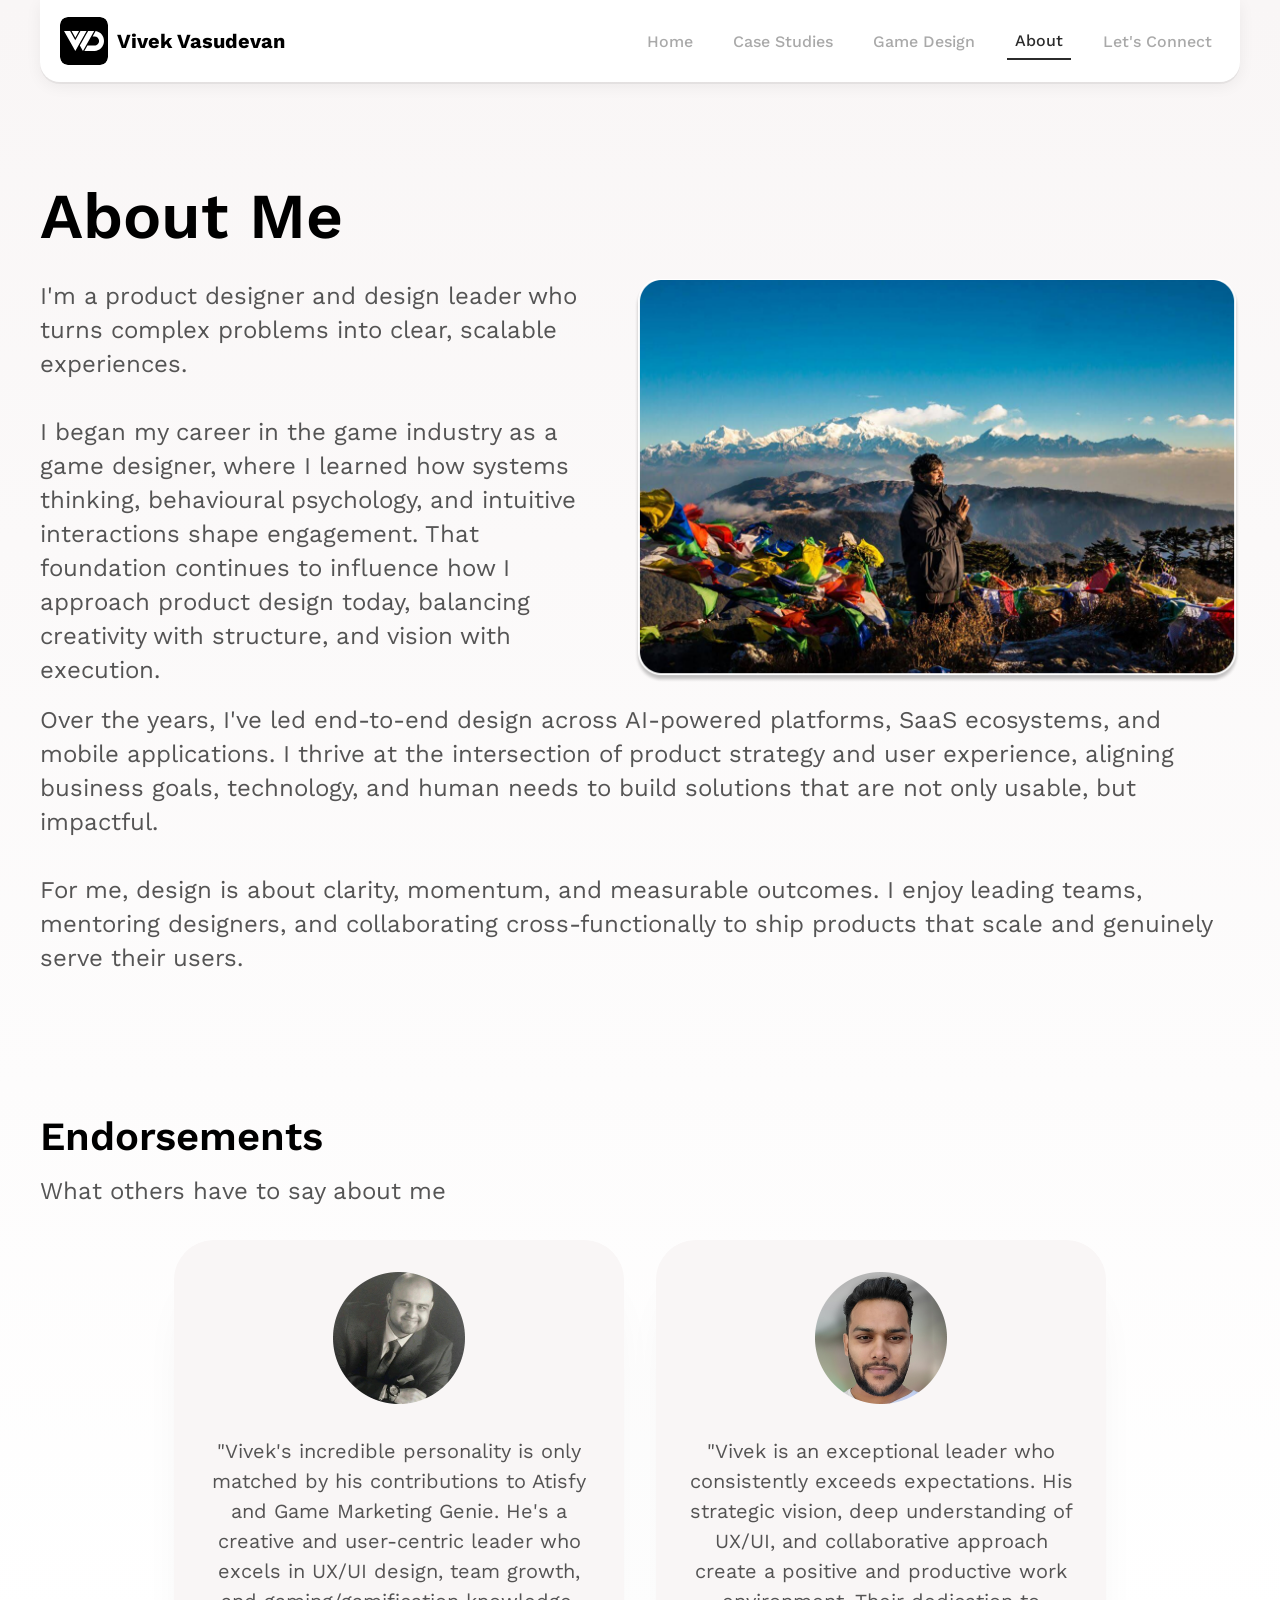
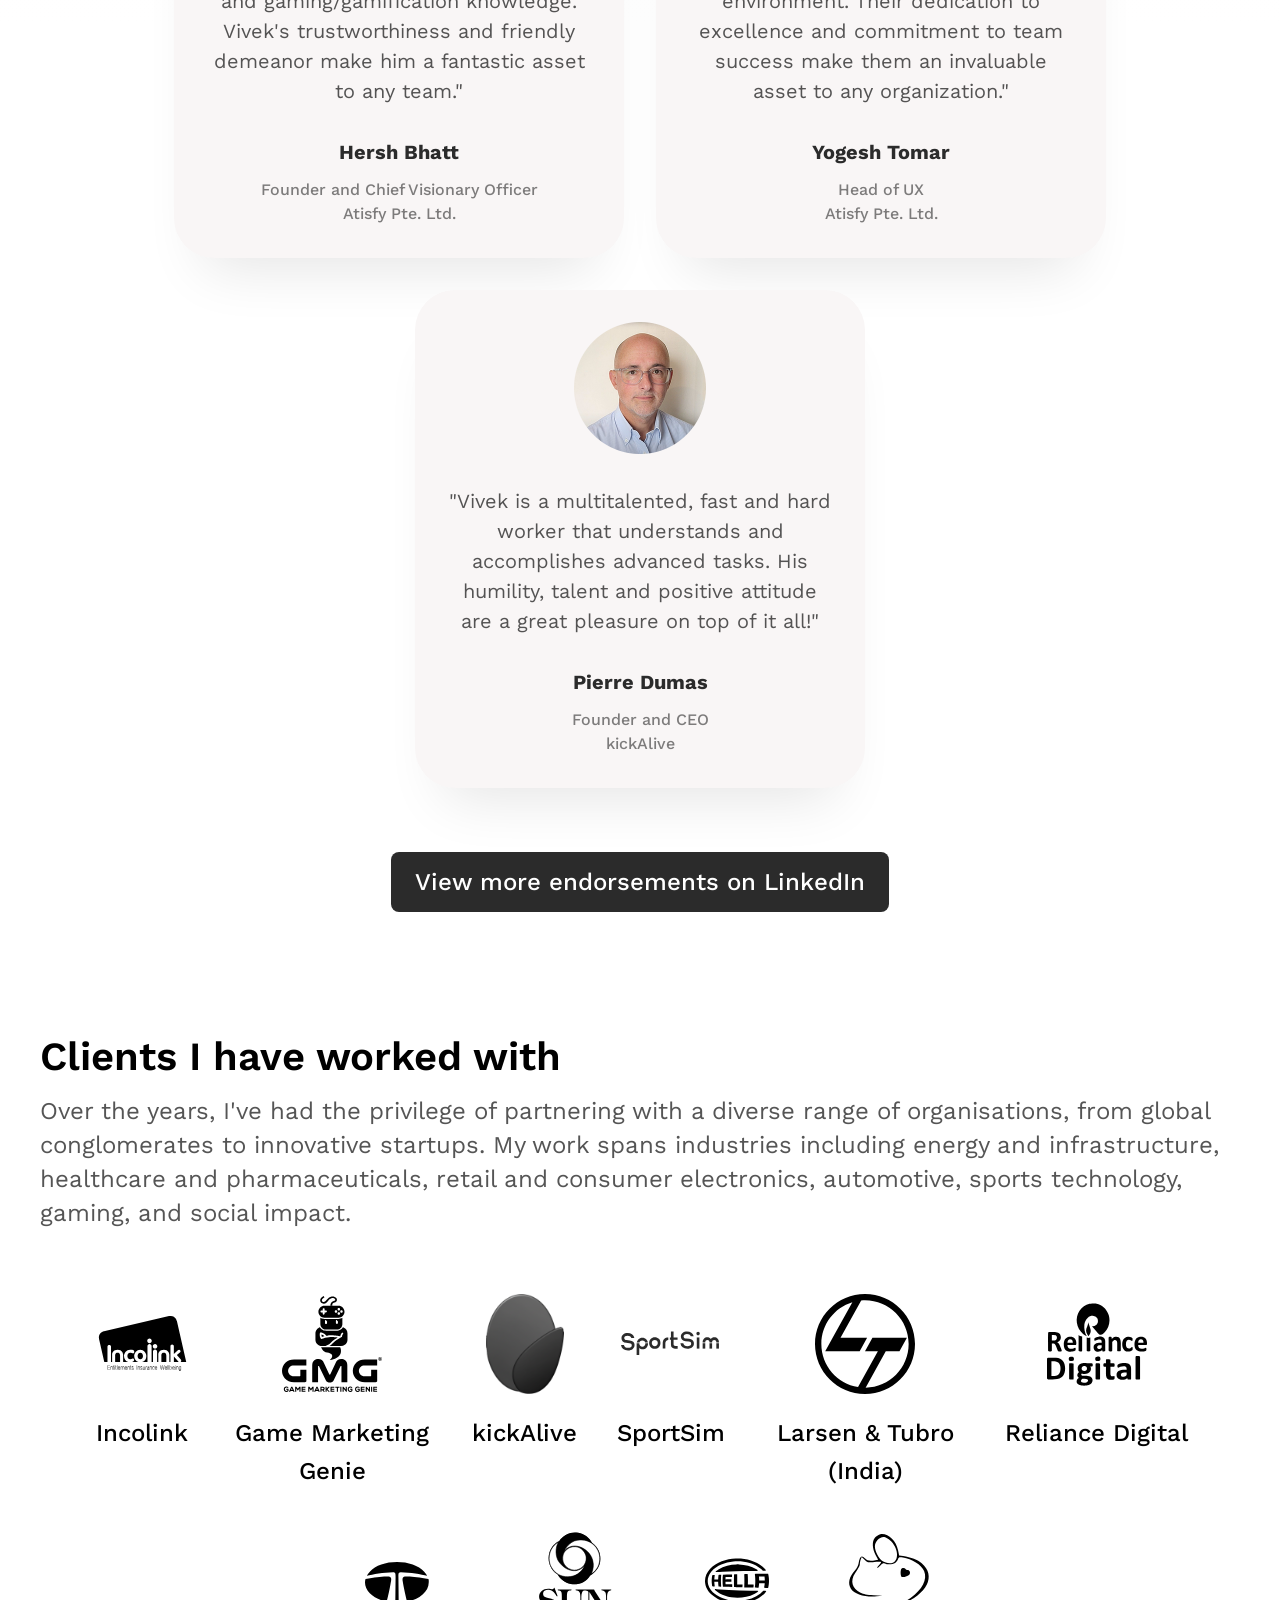
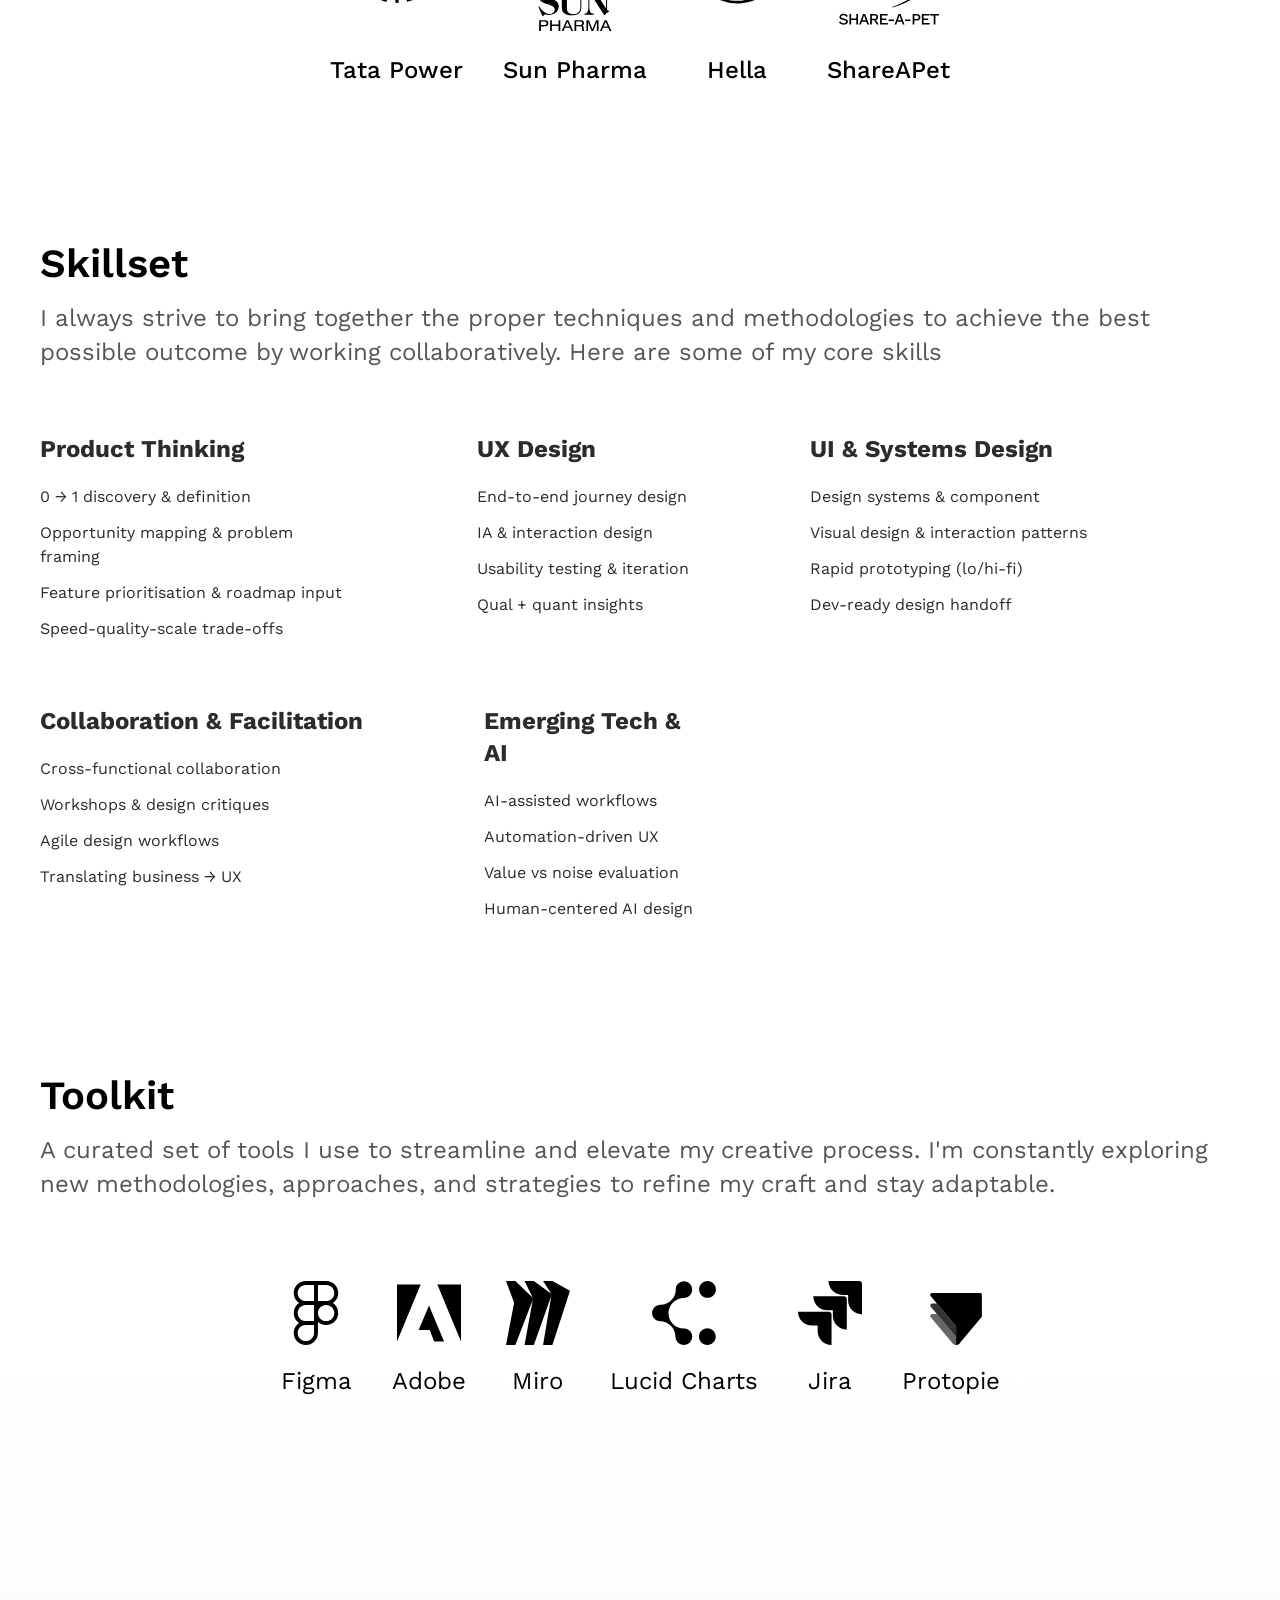
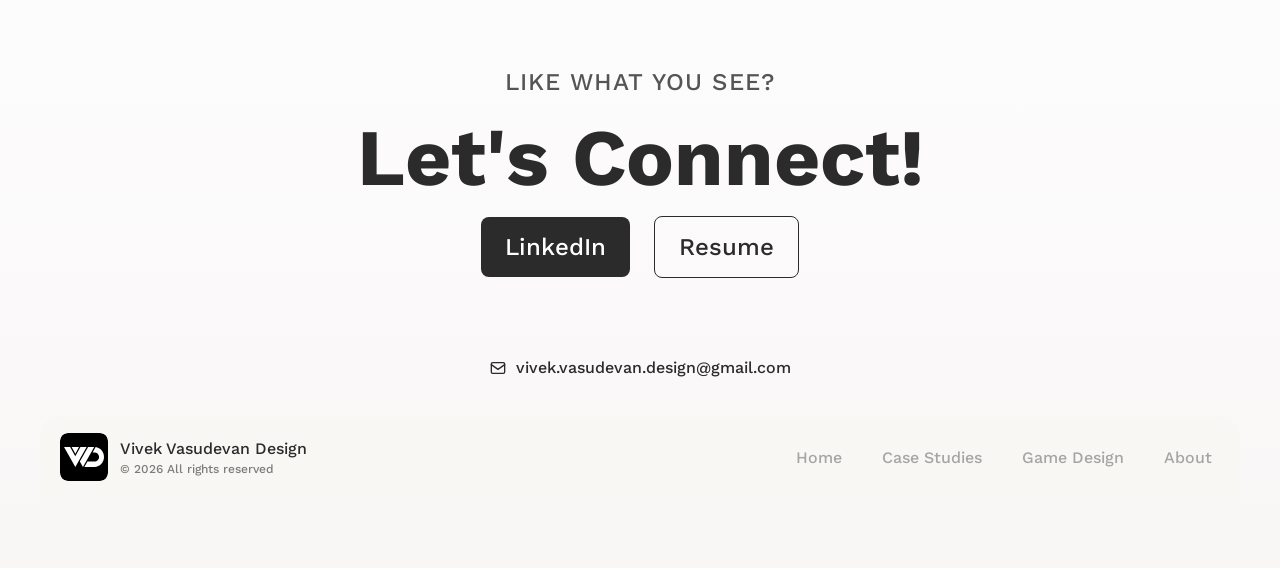
==== commit 4661f6b5: "Make product pages responsive at every width Adds assets/responsive.css so home case study cards, Ab" ====
--- a/about.html
+++ b/about.html
@@ -440,6 +440,7 @@
     @media (max-width: 900px) { .nav-name { display: none; } .nav-links { gap: 16px; } }
     @media (max-width: 768px) { .nav-wrap { padding: 0; } }
   </style>
+<link rel="stylesheet" href="assets/responsive.css" />
 </head>
 <body>
 <div class="page">
--- a/assets/responsive.css
+++ b/assets/responsive.css
@@ -0,0 +1,124 @@
+/* Responsive fixes for the combined portfolio's product pages.
+   Loaded last so it overrides each page's fixed desktop widths. */
+
+/* ─── Shared footer ─────────────────────────────────────── */
+.footer-bottom-nav { width: min(var(--content-width), 100%); box-sizing: border-box; }
+.footer { max-width: 100%; box-sizing: border-box; }
+.footer-email-link { max-width: 100%; min-width: 0; overflow-wrap: anywhere; }
+
+/* ─── Home ──────────────────────────────────────────────── */
+html[data-cs="home"] { --page-margin: clamp(40px, calc((100vw - 1200px) / 2), 120px); }
+.hero { max-width: 100%; box-sizing: border-box; }
+
+@media (min-width: 769px) {
+  .cs-grid { grid-template-columns: repeat(2, minmax(0, 1fr)); }
+  .cs-card { min-width: 0; }
+  .cs-image { width: 100%; height: auto; aspect-ratio: 576 / 400; }
+}
+@media (max-width: 860px) and (min-width: 481px) {
+  .hero-hi, .hero-name { font-size: clamp(36px, 8.5vw, 80px); }
+}
+@media (max-width: 600px) and (min-width: 481px) {
+  .hero-headline { gap: 8px; }
+  .hero-photo-wrap { width: 96px; height: 96px; }
+  .hero-photo { width: 90px; height: 90px; }
+}
+
+/* ─── About and Atisfy case studies between phone and desktop ─ */
+@media (max-width: 1280px) and (min-width: 769px) {
+  .about-intro, .endorsements-section, .sections-wrapper, .cs-wrap {
+    width: 100%; padding-left: 40px; padding-right: 40px; box-sizing: border-box;
+  }
+  .about-photo-wrap { max-width: 100%; height: auto; aspect-ratio: 606 / 403; }
+  .endorsement-card { max-width: 100%; box-sizing: border-box; }
+  .skills-grid { width: 100%; }
+  .toolkit-row { flex-wrap: wrap; gap: 40px; justify-content: center; }
+  .section-header { width: 100%; }
+}
+
+/* ─── Atisfyre ──────────────────────────────────────────── */
+@media (max-width: 1040px) and (min-width: 769px) {
+  .hero-inner { gap: 32px; }
+  .hero-left { flex: 1 1 0; min-width: 0; }
+  .hero-right { flex: 0 0 280px; }
+  .hero-phone-img { width: 280px; }
+  .hero-yellow-panel { right: 40px; }
+}
+@media (max-width: 360px) {
+  .toc-grid { grid-template-columns: minmax(0, 1fr); }
+}
+
+/* ─── Atisfyreach ───────────────────────────────────────── */
+.feature-card { max-width: 90vw; box-sizing: border-box; }
+@media (max-width: 1280px) and (min-width: 769px) {
+  .footer { width: 100%; }
+  .sticky-row { flex-wrap: wrap; justify-content: center; gap: 40px; }
+}
+@media (max-width: 420px) { .sticky-cluster { zoom: 0.8; } }
+@media (max-width: 360px) { .sticky-cluster { zoom: 0.62; } }
+
+/* ─── Coinloop ──────────────────────────────────────────── */
+@media (max-width: 1640px) {
+  .cl-init-phones { flex-wrap: wrap; justify-content: center; padding: 0 40px; }
+}
+@media (max-width: 600px) {
+  .cl-init-phones { padding: 0; }
+}
+
+/* ─── Jinance ───────────────────────────────────────────── */
+.jn-prototype-row > * { min-width: 0; }
+@media (max-width: 900px) {
+  .jn-ideate-right { flex-shrink: 1; max-width: 100%; min-width: 0; }
+  .jn-ideate-right img { max-width: 100%; height: auto; }
+}
+@media (max-width: 680px) {
+  .jn-process-row { flex-wrap: wrap; justify-content: center; gap: 24px; }
+  .jn-process-connector { display: none; }
+}
+
+/* ─── Mantro ────────────────────────────────────────────── */
+.mt-logos-inner { flex-wrap: wrap; }
+.mt-logo-card { max-width: 100%; }
+@media (max-width: 860px) {
+  .mt-roles-columns { grid-template-columns: 1fr; }
+}
+@media (max-width: 860px) {
+  .mt-features-wheel { width: 100%; height: auto; display: grid; grid-template-columns: repeat(2, minmax(0, 1fr)); gap: 32px 16px; }
+  .mt-wheel-ring { display: none; }
+  .mt-wheel-center { position: static; transform: none; grid-column: 1 / -1; justify-self: center; }
+  .mt-wheel-item, .mt-wheel-item:nth-child(n) { position: static; transform: none; width: auto; }
+  .mt-wheel-label { white-space: normal; }
+}
+@media (max-width: 700px) {
+  .mt-about-inner { max-width: 100%; min-width: 0; }
+  .mt-logos, .mt-features, .mt-roles, .mt-problem, .mt-competitor,
+  .mt-writeup, .mt-typography, .mt-colours, .mt-screens { padding-left: 20px; padding-right: 20px; }
+  .mt-logo-card { height: auto; aspect-ratio: 1; }
+  .mt-logo-card img { width: 68%; height: auto; }
+  .mt-diamond-row { flex-wrap: wrap; gap: 40px 16px; }
+  .mt-diamond-phase { flex: 1 1 40%; }
+  .mt-diamond-connector { display: none; }
+  .mt-primary-circles { width: 100%; justify-content: center; }
+  .mt-circle { width: min(200px, 48vw); height: min(200px, 48vw); }
+}
+@media (max-width: 360px) {
+  .nav-wrap .cs-back-link ~ .nav-brand .nav-name { display: none; }
+  .hero-hi, .hero-name { font-size: 34px; }
+  .hero-photo-wrap { width: 84px; height: 84px; }
+  .hero-photo { width: 78px; height: 78px; }
+}
+
+/* ─── Remaining edge cases ──────────────────────────────── */
+@media (max-width: 900px) {
+  .colours-section { padding-left: 24px; padding-right: 24px; }
+  .colours-row { flex-wrap: wrap; justify-content: center; gap: 32px; }
+}
+@media (max-width: 768px) {
+  .swot-grid { grid-template-columns: minmax(0, 1fr); }
+}
+@media (max-width: 480px) {
+  body { overflow-x: clip; }
+}
+@media (max-width: 360px) {
+  .mt-diamond-shape { width: 84px; height: 84px; }
+}
